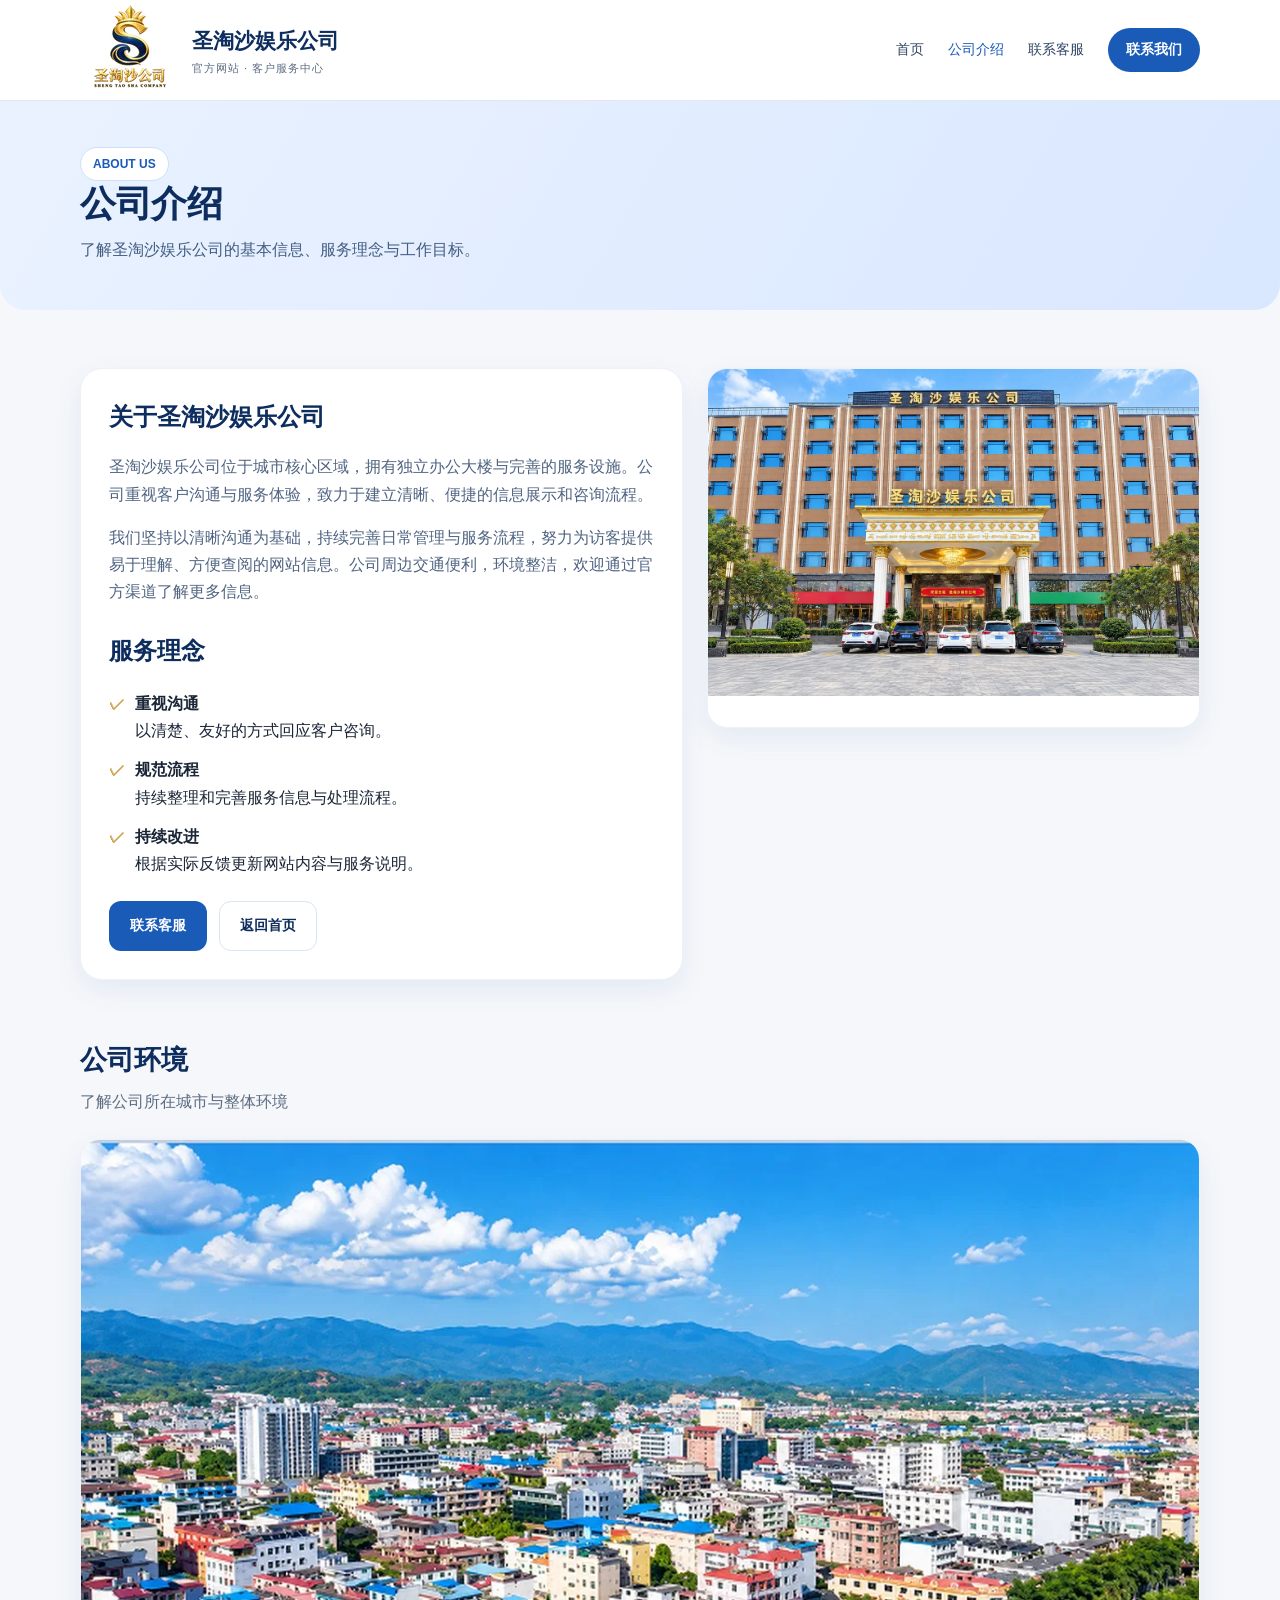
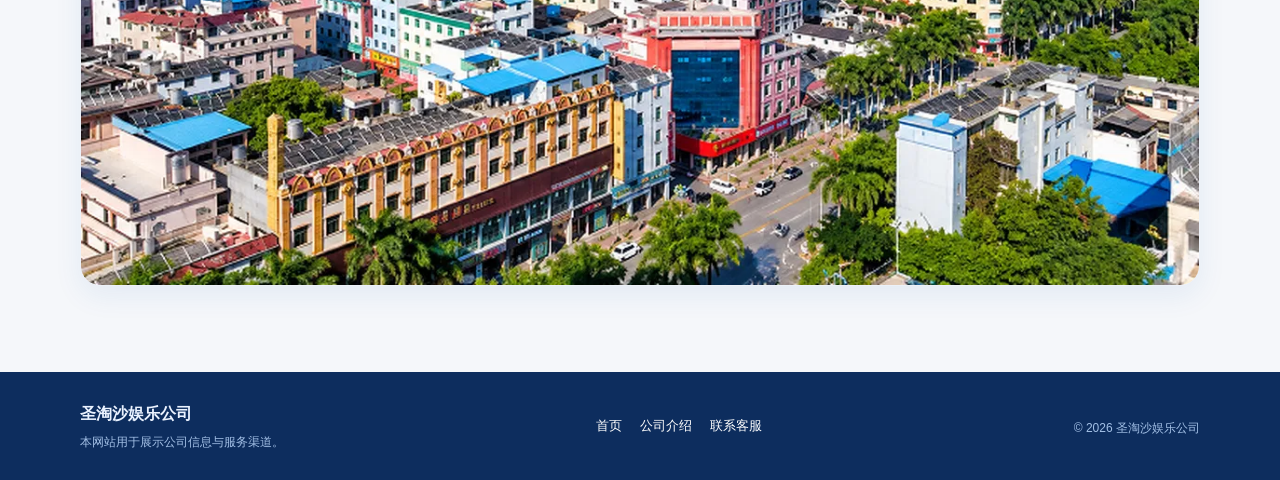
==== about.html @ 2943f06e "Add files via upload" ====
<!doctype html>
<html lang="zh-CN">
<head>
  <meta charset="utf-8">
  <meta name="viewport" content="width=device-width, initial-scale=1">
    <!-- SEO 基础标签 -->
  <title>公司介绍 - 圣淘沙娱乐公司</title>
  <meta name="description" content="了解圣淘沙娱乐公司的基本信息、发展理念、办公环境与工作目标。我们致力于建立清晰便捷的客户沟通流程。">
  <meta name="keywords" content="圣淘沙公司介绍, 圣淘沙办公环境, 服务理念">
    <!-- 社交分享标签 -->
  <meta property="og:title" content="公司介绍 - 圣淘沙娱乐公司">
  <meta property="og:description" content="了解圣淘沙娱乐公司的基本信息、发展理念、办公环境与工作目标。">
  <meta property="og:image" content="images/company-building.jpg">
  <!-- 样式表 -->
  <link rel="stylesheet" href="style.css">
</head>
<body>
  <header class="site-header">
    <div class="wrap nav">
<a class="brand" href="index.html" aria-label="圣淘沙娱乐公司首页">
  <img src="images/logo.png" alt="公司Logo" class="brand-logo">
  <span>圣淘沙娱乐公司<small>官方网站 · 客户服务中心</small></span>
</a>
      <button class="menu-toggle" type="button" aria-label="打开导航菜单" aria-expanded="false">☰</button>
      <nav class="nav-links" aria-label="主导航">
        <a href="index.html">首页</a>
        <a href="about.html" class="active">公司介绍</a>
        <a href="contact.html">联系客服</a>
        <a class="nav-cta" href="contact.html">联系我们</a>
      </nav>
    </div>
  </header>
  
<main>
  <section class="page-banner">
    <div class="wrap">
      <span class="eyebrow">ABOUT US</span>
      <h1>公司介绍</h1>
      <p>了解圣淘沙娱乐公司的基本信息、服务理念与工作目标。</p>
    </div>
  </section>
  <section class="section">
    <div class="wrap content-grid">
      <article class="panel prose">
        <h2>关于圣淘沙娱乐公司</h2>
        <p>圣淘沙娱乐公司位于城市核心区域，拥有独立办公大楼与完善的服务设施。公司重视客户沟通与服务体验，致力于建立清晰、便捷的信息展示和咨询流程。</p>
        <p>我们坚持以清晰沟通为基础，持续完善日常管理与服务流程，努力为访客提供易于理解、方便查阅的网站信息。公司周边交通便利，环境整洁，欢迎通过官方渠道了解更多信息。</p>
        <h2 style="margin-top:26px">服务理念</h2>
        <ul class="check-list">
          <li><span class="check">✓</span><span><strong>重视沟通</strong><br>以清楚、友好的方式回应客户咨询。</span></li>
          <li><span class="check">✓</span><span><strong>规范流程</strong><br>持续整理和完善服务信息与处理流程。</span></li>
          <li><span class="check">✓</span><span><strong>持续改进</strong><br>根据实际反馈更新网站内容与服务说明。</span></li>
        </ul>
        <div class="actions" style="margin-top:24px"><a class="btn btn-primary" href="contact.html">联系客服</a><a class="btn btn-secondary" href="index.html">返回首页</a></div>
      </article>
      <div class="card photo-card">
        <img data-local-image src="images/company-building.jpg" alt="圣淘沙娱乐公司办公大楼">
       </div>
    </div>
  </section>
  <section class="section" style="padding-top:0">
    <div class="wrap">
      <div class="section-head"><div><h2>公司环境</h2><p>了解公司所在城市与整体环境</p></div></div>
      <div class="card photo-card" style="min-height:400px">
        <img data-local-image src="images/company-city.jpg" alt="圣淘沙娱乐公司所在城市全景">
       </div>
    </div>
  </section>
</main>

  <footer class="site-footer">
    <div class="wrap footer-inner">
      <div><strong>圣淘沙娱乐公司</strong><p>本网站用于展示公司信息与服务渠道。</p></div>
      <div class="small-links"><a href="index.html">首页</a><a href="about.html">公司介绍</a><a href="contact.html">联系客服</a></div>
      <p>© <span id="year"></span> 圣淘沙娱乐公司</p>
    </div>
  </footer>
  <script src="script.js"></script>
  <script>document.getElementById("year").textContent = new Date().getFullYear();</script>
</body>
</html>
---- style.css ----
:root {
  /* 主色调调整为更贴合图片的皇家蓝 */
  --blue: #1a5bb8;
  --blue-dark: #0d2d5e;
  --blue-light: #eaf1fa;
  /* 增加辅助金色调，呼应大楼牌匾和灯光 */
  --gold: #cfa653;
  --gold-light: #fdf9f0;
  
  --ink: #1a2536;
  --muted: #5c6c82;
  --bg: #f5f7fa;
  --white: #fff;
  --line: #e2e8f0;
  --shadow: 0 10px 28px rgba(26, 91, 184, .08);
}
* { box-sizing: border-box; }
html { scroll-behavior: smooth; }
body {
  margin: 0; font-family: "Microsoft YaHei", "PingFang SC", Arial, sans-serif;
  color: var(--ink); background: var(--bg); line-height: 1.7;
}
a { color: inherit; text-decoration: none; }
.wrap { width: min(1120px, calc(100% - 36px)); margin: 0 auto; }
.site-header { background: rgba(255,255,255,.97); border-bottom: 1px solid var(--line); position: sticky; top: 0; z-index: 20; }
.nav { min-height: 76px; display:flex; align-items:center; justify-content:space-between; gap:20px; }
.brand { display:flex; align-items:center; gap:12px; font-size: 21px; font-weight: 800; color: var(--blue-dark); white-space: nowrap; }
.brand-mark { width:42px; height:42px; display:grid; place-items:center; border-radius:50%; color:#fff; background:linear-gradient(135deg, var(--blue), var(--blue-dark)); font-size:20px; box-shadow:0 5px 14px rgba(26,91,184,.2); }
.brand small { display:block; font-size:11px; color:var(--muted); font-weight:500; letter-spacing:1px; }
.nav-links { display:flex; align-items:center; gap:24px; font-size:14px; color:#304565; }
.nav-links a { padding: 9px 0; transition:color .2s; }
.nav-links a:hover, .nav-links a.active { color:var(--blue); }
.nav-cta { padding:10px 18px !important; border-radius:999px; color:#fff !important; background:var(--blue); font-weight:700; }
.menu-toggle { display:none; border:0; background:var(--blue-light); color:var(--blue-dark); border-radius:10px; padding:9px 12px; font-size:20px; cursor:pointer; }

/* 首页头部区域 */
.hero { background:linear-gradient(115deg,#f0f5fc 0%,#e0ecfa 100%); border-radius:0 0 28px 28px; overflow:hidden; }
.hero-grid { display:grid; grid-template-columns:1.15fr .85fr; gap:42px; align-items:center; padding:56px 0 60px; }
.eyebrow { display:inline-flex; gap:8px; align-items:center; color:var(--blue); background:#fff; border:1px solid #d0e1f5; padding:6px 12px; border-radius:999px; font-size:12px; font-weight:700; }
h1 { color:var(--blue-dark); font-size:clamp(30px,4vw,46px); line-height:1.25; margin:18px 0 14px; letter-spacing:-.5px; }
.lead { font-size:17px; color:#435d82; max-width:620px; margin:0 0 22px; }
.actions { display:flex; flex-wrap:wrap; gap:12px; }
.btn { display:inline-flex; justify-content:center; align-items:center; border:1px solid transparent; padding:12px 20px; border-radius:12px; font-weight:700; font-size:14px; cursor:pointer; transition:transform .2s,box-shadow .2s; }
.btn:hover { transform:translateY(-2px); box-shadow:var(--shadow); }
.btn-primary { background:var(--blue); color:#fff; }
.btn-secondary { background:#fff; color:var(--blue-dark); border-color:#d9e5f7; }

/* 轮播图片区域 */
.hero-media { position:relative; min-height:300px; display:flex; align-items:center; justify-content:center; }
.photo-frame { width:100%; height:340px; border:8px solid rgba(255,255,255,.9); border-radius:24px; overflow:hidden; box-shadow:0 18px 40px rgba(13,45,94,.15); background:#dce8fb; position:relative; }
.photo-frame img, .slide img, .photo-card img { width:100%; height:100%; object-fit:cover; display:block; }
.image-placeholder { position:absolute; inset:0; display:flex; align-items:center; justify-content:center; text-align:center; padding:24px; color:#54709b; background:linear-gradient(135deg,#e8f1ff,#cbdcff); font-weight:700; font-size:14px; }
.photo-frame img[src=""], .slide img[src=""] { display:none; }
.hero-dots { position:absolute; bottom:16px; left:50%; transform:translateX(-50%); display:flex; gap:7px; z-index:2; }
.hero-dots button { border:0; width:8px; height:8px; border-radius:50%; padding:0; background:#fff9; cursor:pointer; transition:all .3s; }
.hero-dots button.active { width:22px; border-radius:8px; background:#fff; }

/* 通用区块 */
.section { padding:58px 0; }
.section-head { display:flex; align-items:end; justify-content:space-between; gap:18px; margin-bottom:24px; }
.section-head h2 { font-size:27px; margin:0; color:var(--blue-dark); }
.section-head p { margin:4px 0 0; color:var(--muted); }
.cards { display:grid; grid-template-columns:repeat(4,1fr); gap:18px; }
.card { background:#fff; border:1px solid #edf1f8; border-radius:20px; padding:24px 18px; box-shadow:var(--shadow); }
.service-card { text-align:center; transition:transform .2s; }
.service-card:hover { transform:translateY(-4px); }
.icon-box { width:50px; height:50px; margin:0 auto 12px; display:grid; place-items:center; border-radius:16px; color:var(--blue); background:var(--blue-light); font-size:23px; font-weight:800; }
.card h3 { margin:0 0 6px; color:var(--blue-dark); font-size:17px; }
.card p { margin:0; color:var(--muted); font-size:13px; }
.two-col { display:grid; grid-template-columns:1fr 1fr; gap:24px; align-items:stretch; }

/* 面板与FAQ */
.panel { background:#fff; border:1px solid #edf1f8; border-radius:22px; padding:28px; box-shadow:var(--shadow); }
.panel h2 { margin:0 0 6px; color:var(--blue-dark); font-size:24px; }
.panel-intro { color:var(--muted); margin:0 0 18px; }
.faq-item { border-bottom:1px solid var(--line); }
.faq-item:last-child { border-bottom:0; }
.faq-question { width:100%; display:flex; justify-content:space-between; gap:12px; text-align:left; background:none; border:0; padding:15px 0; font:inherit; color:var(--ink); font-weight:700; cursor:pointer; }
.faq-answer { display:none; padding:0 0 15px; color:var(--muted); font-size:14px; }
.faq-item.open .faq-answer { display:block; }

/* 图片卡片 */
.photo-card { min-height:360px; position:relative; overflow:hidden; padding:0; }
.photo-card .image-placeholder { position:absolute; }
.photo-card .caption { position:absolute; left:20px; right:20px; bottom:20px; padding:14px 16px; color:#fff; background:linear-gradient(90deg,rgba(13,45,94,.9),rgba(13,45,94,.3)); border-radius:14px; backdrop-filter: blur(4px); }
.photo-card .caption strong { display:block; font-size:18px; }
.photo-card .caption span { font-size:12px; opacity:.9; }

/* 页面横幅 (About/Contact 顶部) */
.page-banner { background:linear-gradient(120deg,#eaf2ff,#d9e7ff); padding:46px 0; border-radius:0 0 26px 26px; }
.page-banner h1 { margin:0 0 10px; font-size:36px; }
.page-banner p { color:#435d82; margin:0; max-width:740px; }

/* 关于我们 */
.content-grid { display:grid; grid-template-columns:1.1fr .9fr; gap:24px; align-items:start; }
.prose p { color:#506482; }
.check-list { list-style:none; padding:0; margin:18px 0 0; display:grid; gap:12px; }
.check-list li { display:flex; gap:10px; align-items:flex-start; }
.check { color:var(--gold); font-weight:900; } /* 启用金色对勾呼应主题 */

/* 联系我们 */
.contact-grid { display:grid; grid-template-columns:repeat(2,1fr); gap:18px; }
.contact-card { display:flex; gap:15px; align-items:flex-start; }
.contact-card .icon-box { flex:0 0 50px; margin:0; }
.contact-card p { overflow-wrap:anywhere; }
.note { background:var(--gold-light); border:1px solid #eeddb5; color:#785b19; padding:14px 16px; border-radius:12px; font-size:13px; }

/* 底部 */
.site-footer { background:var(--blue-dark); color:#eaf2ff; margin-top:28px; padding:28px 0; }
.footer-inner { display:flex; align-items:center; justify-content:space-between; gap:18px; flex-wrap:wrap; }
.site-footer p { margin:4px 0 0; color:#a3c0e6; font-size:12px; }
.site-footer a { color:#fff; transition:color .2s;}
.site-footer a:hover { color:var(--gold); }
.small-links { display:flex; gap:18px; font-size:13px; }

/* 响应式调整 */
@media (max-width: 850px) {
 .nav { min-height:68px; }
 .menu-toggle { display:block; }
 .nav-links { display:none; position:absolute; top:68px; left:0; right:0; padding:14px 22px 20px; background:#fff; box-shadow:var(--shadow); flex-direction:column; align-items:stretch; gap:5px; }
 .nav-links.open { display:flex; }
 .nav-links a { padding:10px 8px; }
 .hero-grid,.content-grid,.two-col { grid-template-columns:1fr; }
 .hero-grid { padding:36px 0 42px; gap:24px; }
 .hero-media { min-height:250px; }
 .photo-frame { height:280px; }
 .cards { grid-template-columns:repeat(2,1fr); }
 .section { padding:42px 0; }
 .section-head { align-items:start; flex-direction:column; }
}
@media (max-width: 520px) {
 .wrap { width:calc(100% - 28px); }
 .brand { font-size:17px; }
 .brand-mark { width:36px;height:36px; }
 .cards,.contact-grid { grid-template-columns:1fr; }
 .panel { padding:21px; }
 .page-banner { padding:34px 0; }
 .page-banner h1 { font-size:30px; }
 .photo-card { min-height:300px; }
}
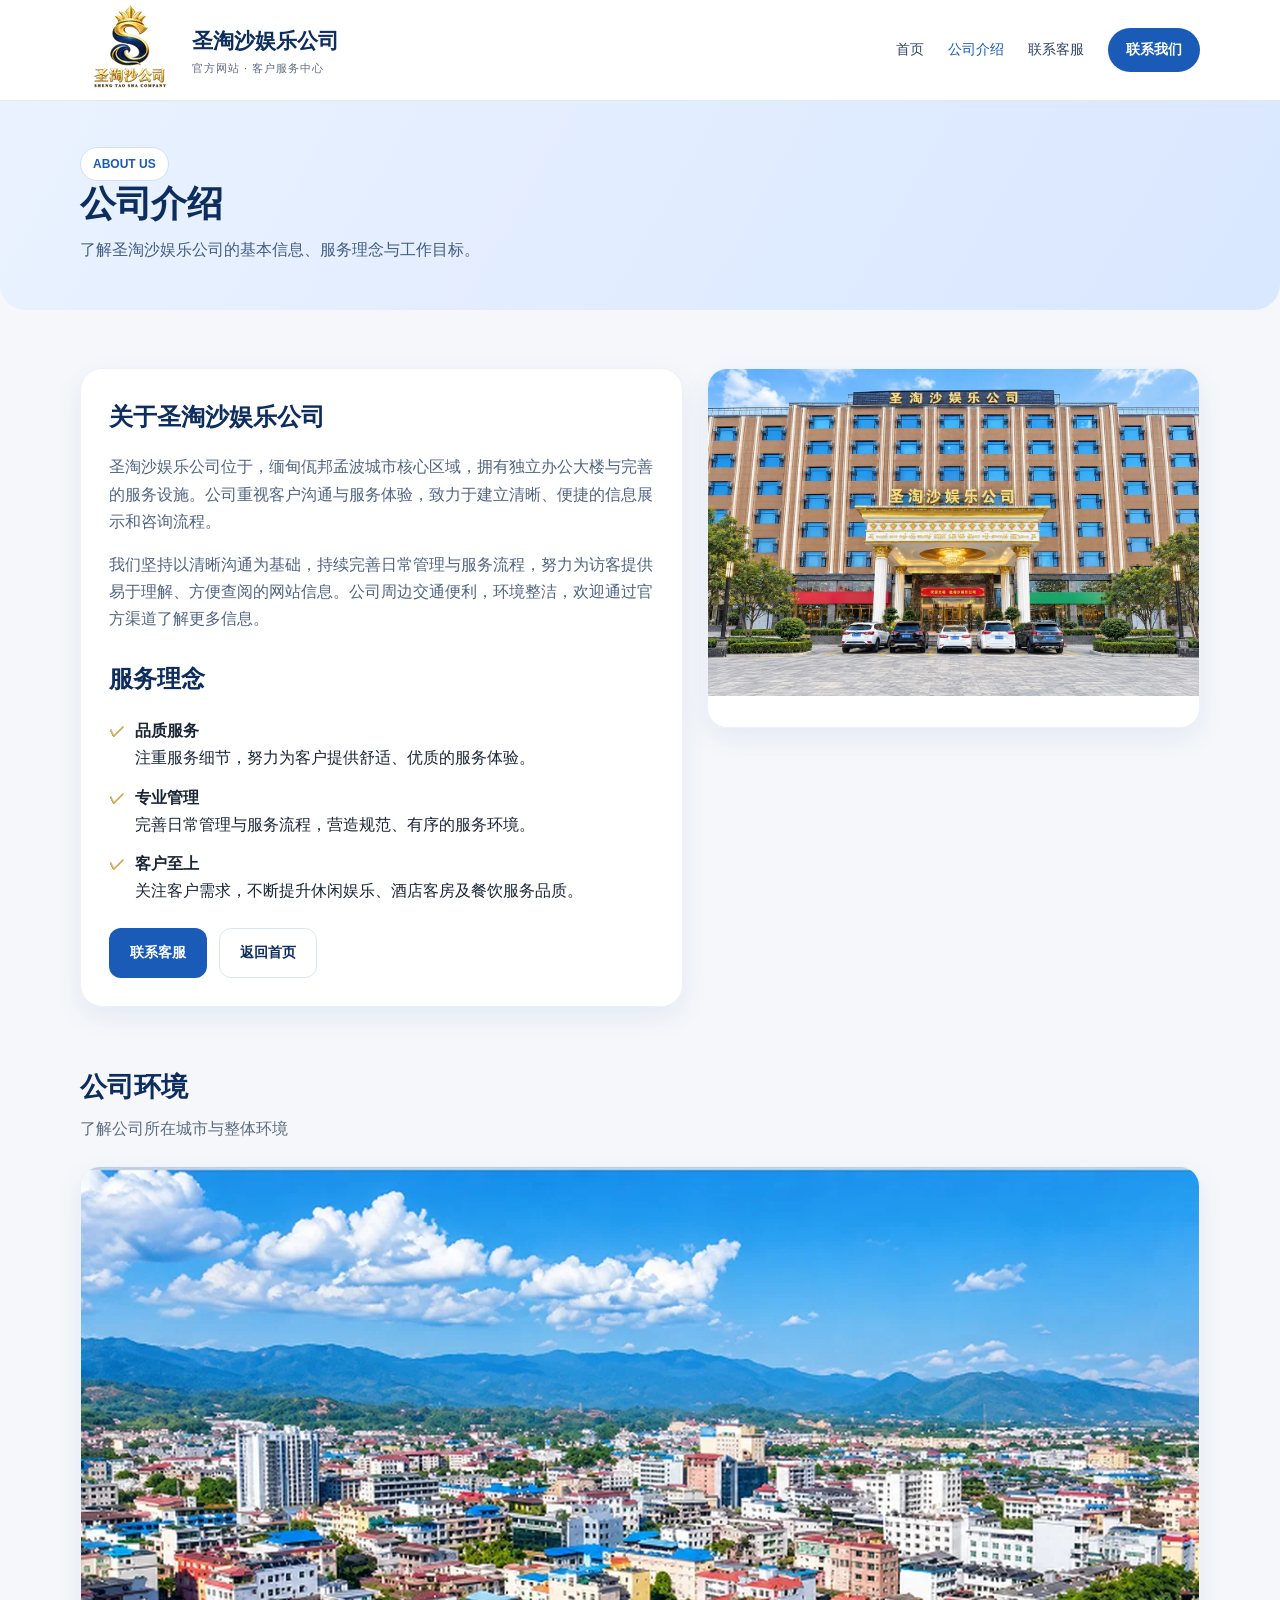
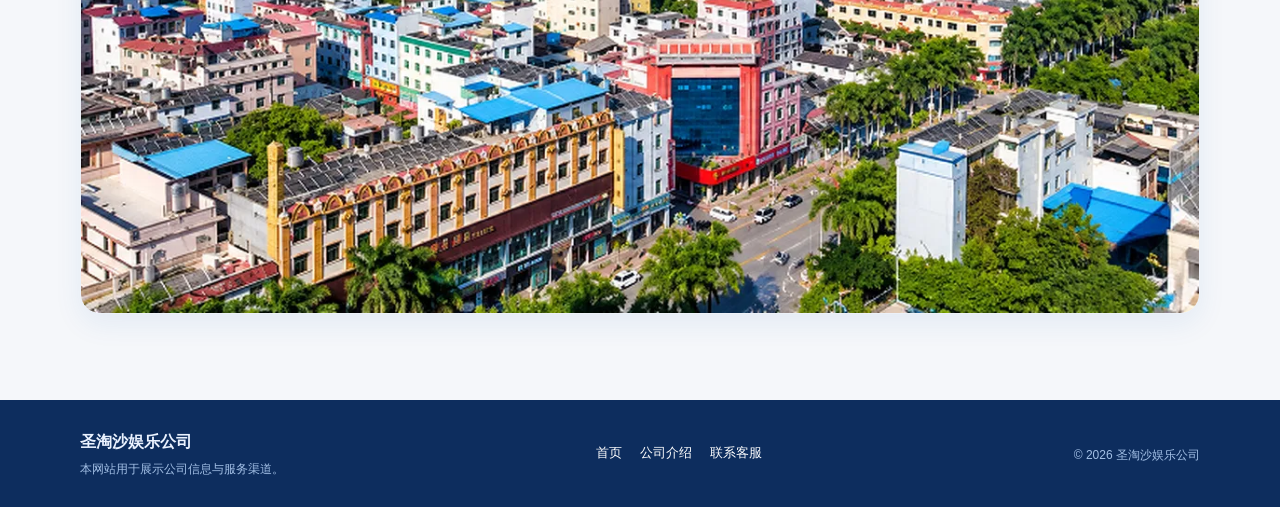
==== commit bf04fba0: "Add files via upload" ====
--- a/about.html
+++ b/about.html
@@ -43,13 +43,13 @@
     <div class="wrap content-grid">
       <article class="panel prose">
         <h2>关于圣淘沙娱乐公司</h2>
-        <p>圣淘沙娱乐公司位于城市核心区域，拥有独立办公大楼与完善的服务设施。公司重视客户沟通与服务体验，致力于建立清晰、便捷的信息展示和咨询流程。</p>
+        <p>圣淘沙娱乐公司位于，缅甸佤邦孟波城市核心区域，拥有独立办公大楼与完善的服务设施。公司重视客户沟通与服务体验，致力于建立清晰、便捷的信息展示和咨询流程。</p>
         <p>我们坚持以清晰沟通为基础，持续完善日常管理与服务流程，努力为访客提供易于理解、方便查阅的网站信息。公司周边交通便利，环境整洁，欢迎通过官方渠道了解更多信息。</p>
         <h2 style="margin-top:26px">服务理念</h2>
         <ul class="check-list">
-          <li><span class="check">✓</span><span><strong>重视沟通</strong><br>以清楚、友好的方式回应客户咨询。</span></li>
-          <li><span class="check">✓</span><span><strong>规范流程</strong><br>持续整理和完善服务信息与处理流程。</span></li>
-          <li><span class="check">✓</span><span><strong>持续改进</strong><br>根据实际反馈更新网站内容与服务说明。</span></li>
+          <li><span class="check">✓</span><span><strong>品质服务</strong><br>注重服务细节，努力为客户提供舒适、优质的服务体验。</span></li>
+          <li><span class="check">✓</span><span><strong>专业管理</strong><br>完善日常管理与服务流程，营造规范、有序的服务环境。</span></li>
+          <li><span class="check">✓</span><span><strong>客户至上</strong><br>关注客户需求，不断提升休闲娱乐、酒店客房及餐饮服务品质。</span></li>
         </ul>
         <div class="actions" style="margin-top:24px"><a class="btn btn-primary" href="contact.html">联系客服</a><a class="btn btn-secondary" href="index.html">返回首页</a></div>
       </article>
